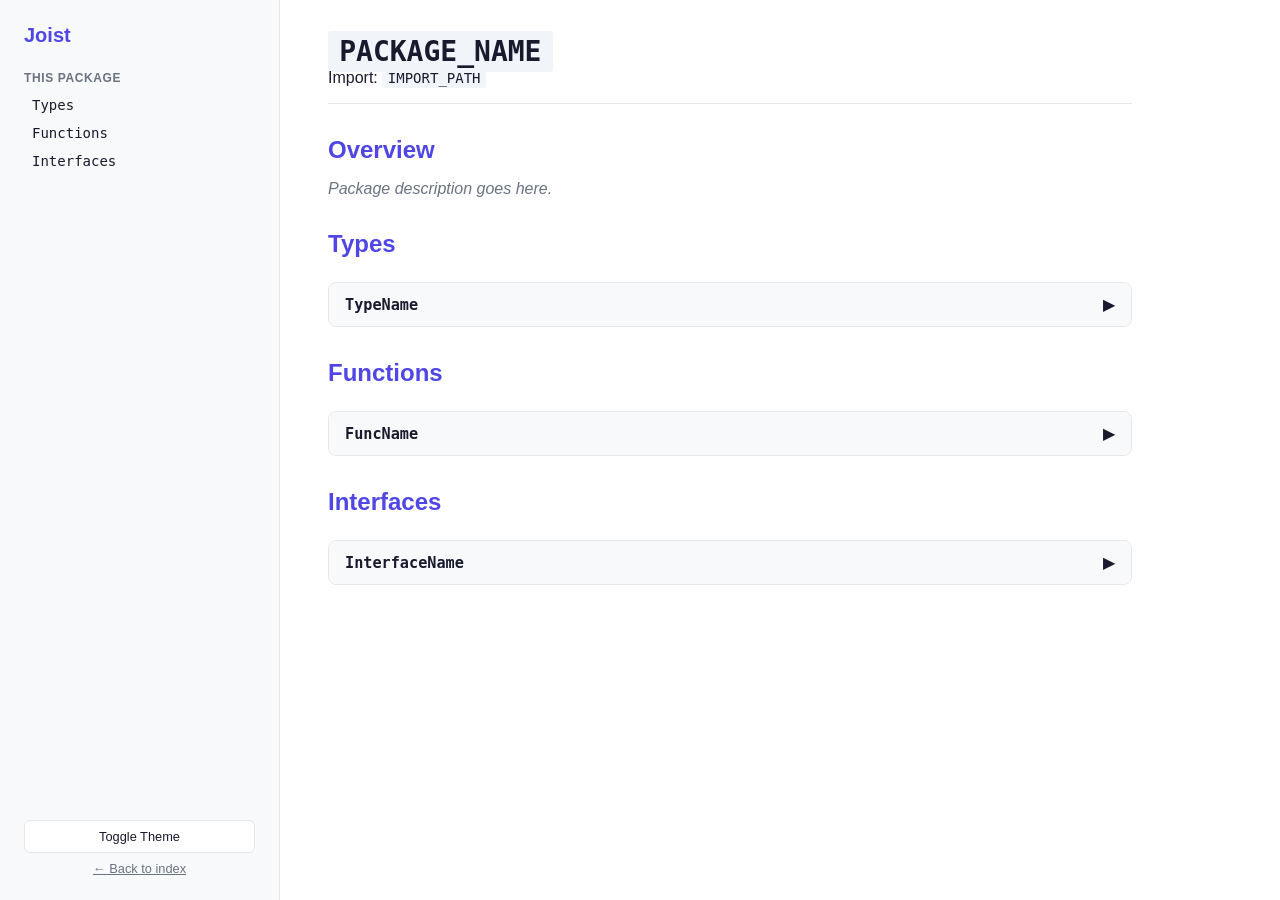
==== examples/godoc-html/packages/_template.html @ 2761ac7b "add examples for templates" ====
<!DOCTYPE html>
<html lang="en" data-theme="light">
<head>
  <meta charset="UTF-8">
  <meta name="viewport" content="width=device-width, initial-scale=1.0">
  <title>Package Template — Joist</title>
  <link rel="stylesheet" href="../style.css">
</head>
<body>

  <nav class="sidebar">
    <div class="sidebar-header">
      <h1><a href="../index.html" style="color:inherit;text-decoration:none">Joist</a></h1>
    </div>
    <div class="sidebar-section">
      <h3>This Package</h3>
      <ul>
        <li><a href="#types">Types</a></li>
        <li><a href="#functions">Functions</a></li>
        <li><a href="#interfaces">Interfaces</a></li>
      </ul>
    </div>
    <div class="sidebar-footer">
      <button id="theme-toggle" onclick="toggleTheme()">Toggle Theme</button>
      <a href="../index.html" style="display:block;margin-top:0.5rem;text-align:center;font-size:0.8rem;color:var(--text-muted)">← Back to index</a>
    </div>
  </nav>

  <main class="content">
    <header>
      <h1><code>PACKAGE_NAME</code></h1>
      <p>Import: <code>IMPORT_PATH</code></p>
    </header>

    <section>
      <h2>Overview</h2>
      <p class="placeholder">
        <!-- AGENT: Run go-surgeon graph --summary --dir PACKAGE_DIR -->
        Package description goes here.
      </p>
    </section>

    <section id="types">
      <h2>Types</h2>
      <!-- AGENT: For each type from go-surgeon graph --symbols:
           Create a .symbol-section div like this: -->
      <div class="symbol-section">
        <div class="symbol-header">
          <h4>TypeName</h4>
          <span class="arrow">▶</span>
        </div>
        <div class="symbol-body">
          <p class="placeholder">Doc comment from go-surgeon symbol TypeName</p>
          <pre><code>// Signature from: go-surgeon symbol TypeName --body</code></pre>
        </div>
      </div>
    </section>

    <section id="functions">
      <h2>Functions</h2>
      <!-- AGENT: Same pattern as types -->
      <div class="symbol-section">
        <div class="symbol-header">
          <h4>FuncName</h4>
          <span class="arrow">▶</span>
        </div>
        <div class="symbol-body">
          <p class="placeholder">Doc comment from go-surgeon symbol FuncName</p>
          <pre><code>// Signature from: go-surgeon symbol FuncName --body</code></pre>
        </div>
      </div>
    </section>

    <section id="interfaces">
      <h2>Interfaces</h2>
      <!-- AGENT: Same pattern -->
      <div class="symbol-section">
        <div class="symbol-header">
          <h4>InterfaceName</h4>
          <span class="arrow">▶</span>
        </div>
        <div class="symbol-body">
          <p class="placeholder">Doc + methods from go-surgeon symbol InterfaceName --body</p>
          <pre><code>// Signature from: go-surgeon symbol InterfaceName --body</code></pre>
        </div>
      </div>
    </section>
  </main>

  <script src="../app.js"></script>
</body>
</html>
---- examples/godoc-html/style.css ----
:root {
  --accent: #4f46e5;
  --accent-light: #4f46e522;
  --bg: #ffffff;
  --bg-secondary: #f8f9fa;
  --text: #1a1a2e;
  --text-muted: #6b7280;
  --border: #e5e7eb;
  --code-bg: #f1f5f9;
  --sidebar-bg: #f8f9fa;
  --shadow: 0 1px 3px rgba(0,0,0,0.1);
}

[data-theme="dark"] {
  --bg: #0f172a;
  --bg-secondary: #1e293b;
  --text: #e2e8f0;
  --text-muted: #94a3b8;
  --border: #334155;
  --code-bg: #1e293b;
  --sidebar-bg: #1e293b;
  --shadow: 0 1px 3px rgba(0,0,0,0.3);
}

* { margin: 0; padding: 0; box-sizing: border-box; }

body {
  font-family: -apple-system, BlinkMacSystemFont, "Segoe UI", Roboto, sans-serif;
  background: var(--bg);
  color: var(--text);
  display: flex;
  min-height: 100vh;
}

/* Sidebar */
.sidebar {
  width: 280px;
  background: var(--sidebar-bg);
  border-right: 1px solid var(--border);
  padding: 1.5rem;
  position: fixed;
  height: 100vh;
  overflow-y: auto;
  display: flex;
  flex-direction: column;
}

.sidebar-header h1 {
  font-size: 1.25rem;
  color: var(--accent);
}

.module-path {
  font-size: 0.75rem;
  color: var(--text-muted);
  font-family: monospace;
  margin-top: 0.25rem;
}

.sidebar-section { margin-top: 1.5rem; }
.sidebar-section h3 {
  font-size: 0.75rem;
  text-transform: uppercase;
  letter-spacing: 0.05em;
  color: var(--text-muted);
  margin-bottom: 0.5rem;
}

.sidebar-section ul { list-style: none; }
.sidebar-section li { margin-bottom: 0.25rem; }
.sidebar-section a {
  color: var(--text);
  text-decoration: none;
  font-size: 0.875rem;
  font-family: monospace;
  padding: 0.25rem 0.5rem;
  border-radius: 4px;
  display: block;
  transition: background 0.15s;
}
.sidebar-section a:hover {
  background: var(--accent-light);
  color: var(--accent);
}

.sidebar-footer {
  margin-top: auto;
  padding-top: 1rem;
}

#theme-toggle {
  width: 100%;
  padding: 0.5rem;
  border: 1px solid var(--border);
  border-radius: 6px;
  background: var(--bg);
  color: var(--text);
  cursor: pointer;
  font-size: 0.8rem;
}

/* Main content */
.content {
  margin-left: 280px;
  padding: 2rem 3rem;
  max-width: 900px;
  flex: 1;
}

.content header {
  margin-bottom: 2rem;
  padding-bottom: 1rem;
  border-bottom: 1px solid var(--border);
}

.content h1 { font-size: 2rem; }
.content h2 {
  font-size: 1.5rem;
  margin-top: 2rem;
  margin-bottom: 1rem;
  color: var(--accent);
}

code {
  font-family: "JetBrains Mono", "Fira Code", monospace;
  background: var(--code-bg);
  padding: 0.15em 0.4em;
  border-radius: 3px;
  font-size: 0.875em;
}

pre {
  background: var(--code-bg);
  padding: 1rem;
  border-radius: 8px;
  overflow-x: auto;
  border: 1px solid var(--border);
  margin: 0.75rem 0;
}
pre code { background: none; padding: 0; }

/* Package cards */
.package-grid {
  display: grid;
  grid-template-columns: repeat(auto-fill, minmax(280px, 1fr));
  gap: 1rem;
  margin-top: 1rem;
}

.package-card {
  background: var(--bg-secondary);
  border: 1px solid var(--border);
  border-radius: 8px;
  padding: 1.25rem;
  transition: box-shadow 0.2s;
}
.package-card:hover { box-shadow: var(--shadow); }
.package-card h3 {
  font-size: 1rem;
  font-family: monospace;
  color: var(--accent);
}
.package-card p {
  font-size: 0.875rem;
  color: var(--text-muted);
  margin-top: 0.5rem;
}

/* Stats */
.stats-grid {
  display: grid;
  grid-template-columns: repeat(4, 1fr);
  gap: 1rem;
  margin-top: 1rem;
}

.stat-card {
  text-align: center;
  background: var(--bg-secondary);
  border: 1px solid var(--border);
  border-radius: 8px;
  padding: 1.5rem 1rem;
}
.stat-number {
  display: block;
  font-size: 2rem;
  font-weight: 700;
  color: var(--accent);
}
.stat-label {
  font-size: 0.8rem;
  color: var(--text-muted);
  margin-top: 0.25rem;
}

/* Symbol sections */
.symbol-section {
  margin: 1.5rem 0;
  border: 1px solid var(--border);
  border-radius: 8px;
  overflow: hidden;
}

.symbol-header {
  background: var(--bg-secondary);
  padding: 0.75rem 1rem;
  cursor: pointer;
  display: flex;
  justify-content: space-between;
  align-items: center;
  user-select: none;
}
.symbol-header:hover { background: var(--accent-light); }
.symbol-header h4 {
  font-family: monospace;
  font-size: 0.95rem;
}

.symbol-body {
  padding: 1rem;
  display: none;
}
.symbol-body.open { display: block; }

.placeholder {
  color: var(--text-muted);
  font-style: italic;
}

/* Responsive */
@media (max-width: 768px) {
  .sidebar { display: none; }
  .content { margin-left: 0; padding: 1rem; }
  .stats-grid { grid-template-columns: repeat(2, 1fr); }
}
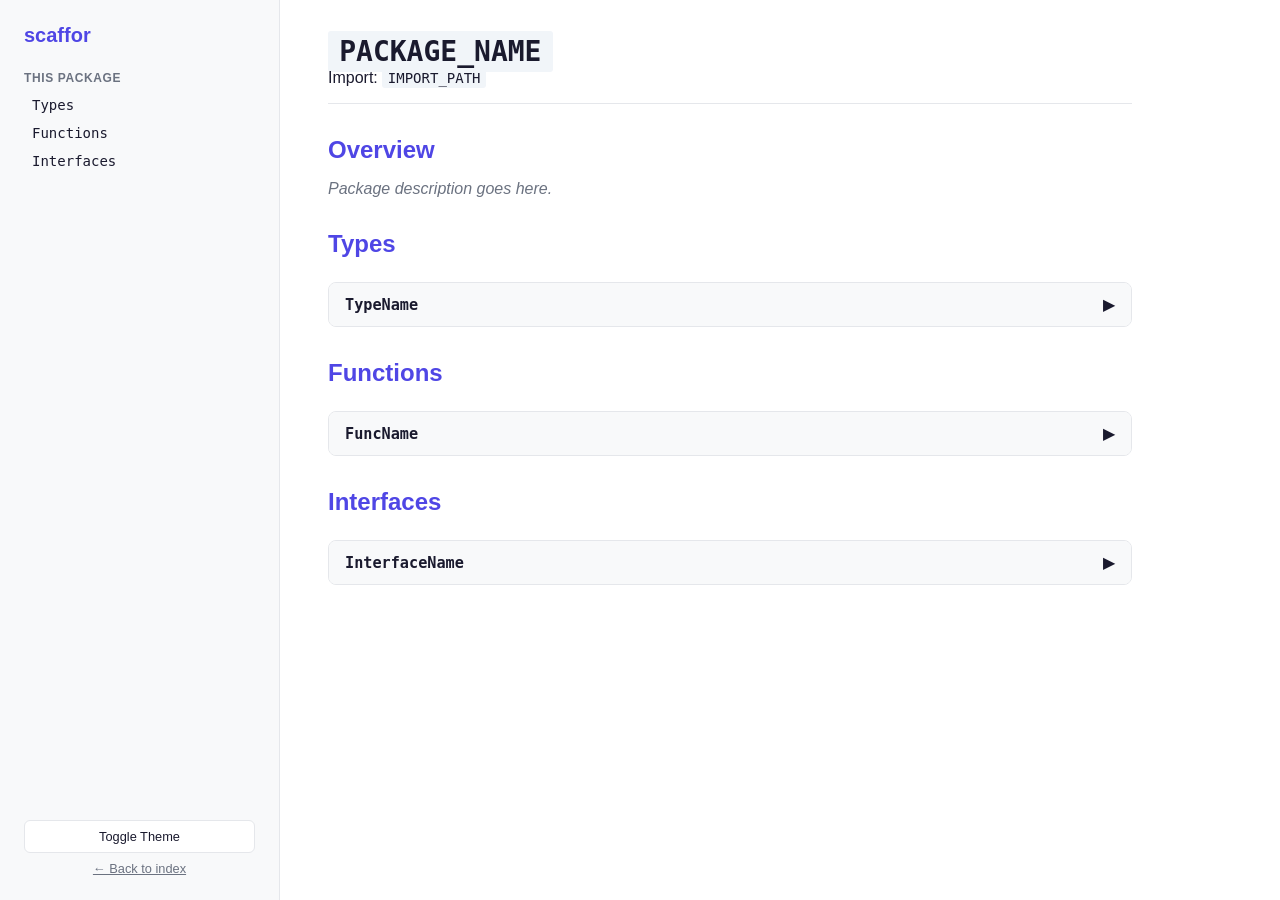
==== commit 1cad4d83: "add godoc-html and godoc-md examples" ====
--- a/examples/godoc-html/packages/_template.html
+++ b/examples/godoc-html/packages/_template.html
@@ -3,14 +3,14 @@
 <head>
   <meta charset="UTF-8">
   <meta name="viewport" content="width=device-width, initial-scale=1.0">
-  <title>Package Template — Joist</title>
+  <title>Package Template — scaffor</title>
   <link rel="stylesheet" href="../style.css">
 </head>
 <body>
 
   <nav class="sidebar">
     <div class="sidebar-header">
-      <h1><a href="../index.html" style="color:inherit;text-decoration:none">Joist</a></h1>
+      <h1><a href="../index.html" style="color:inherit;text-decoration:none">scaffor</a></h1>
     </div>
     <div class="sidebar-section">
       <h3>This Package</h3>
